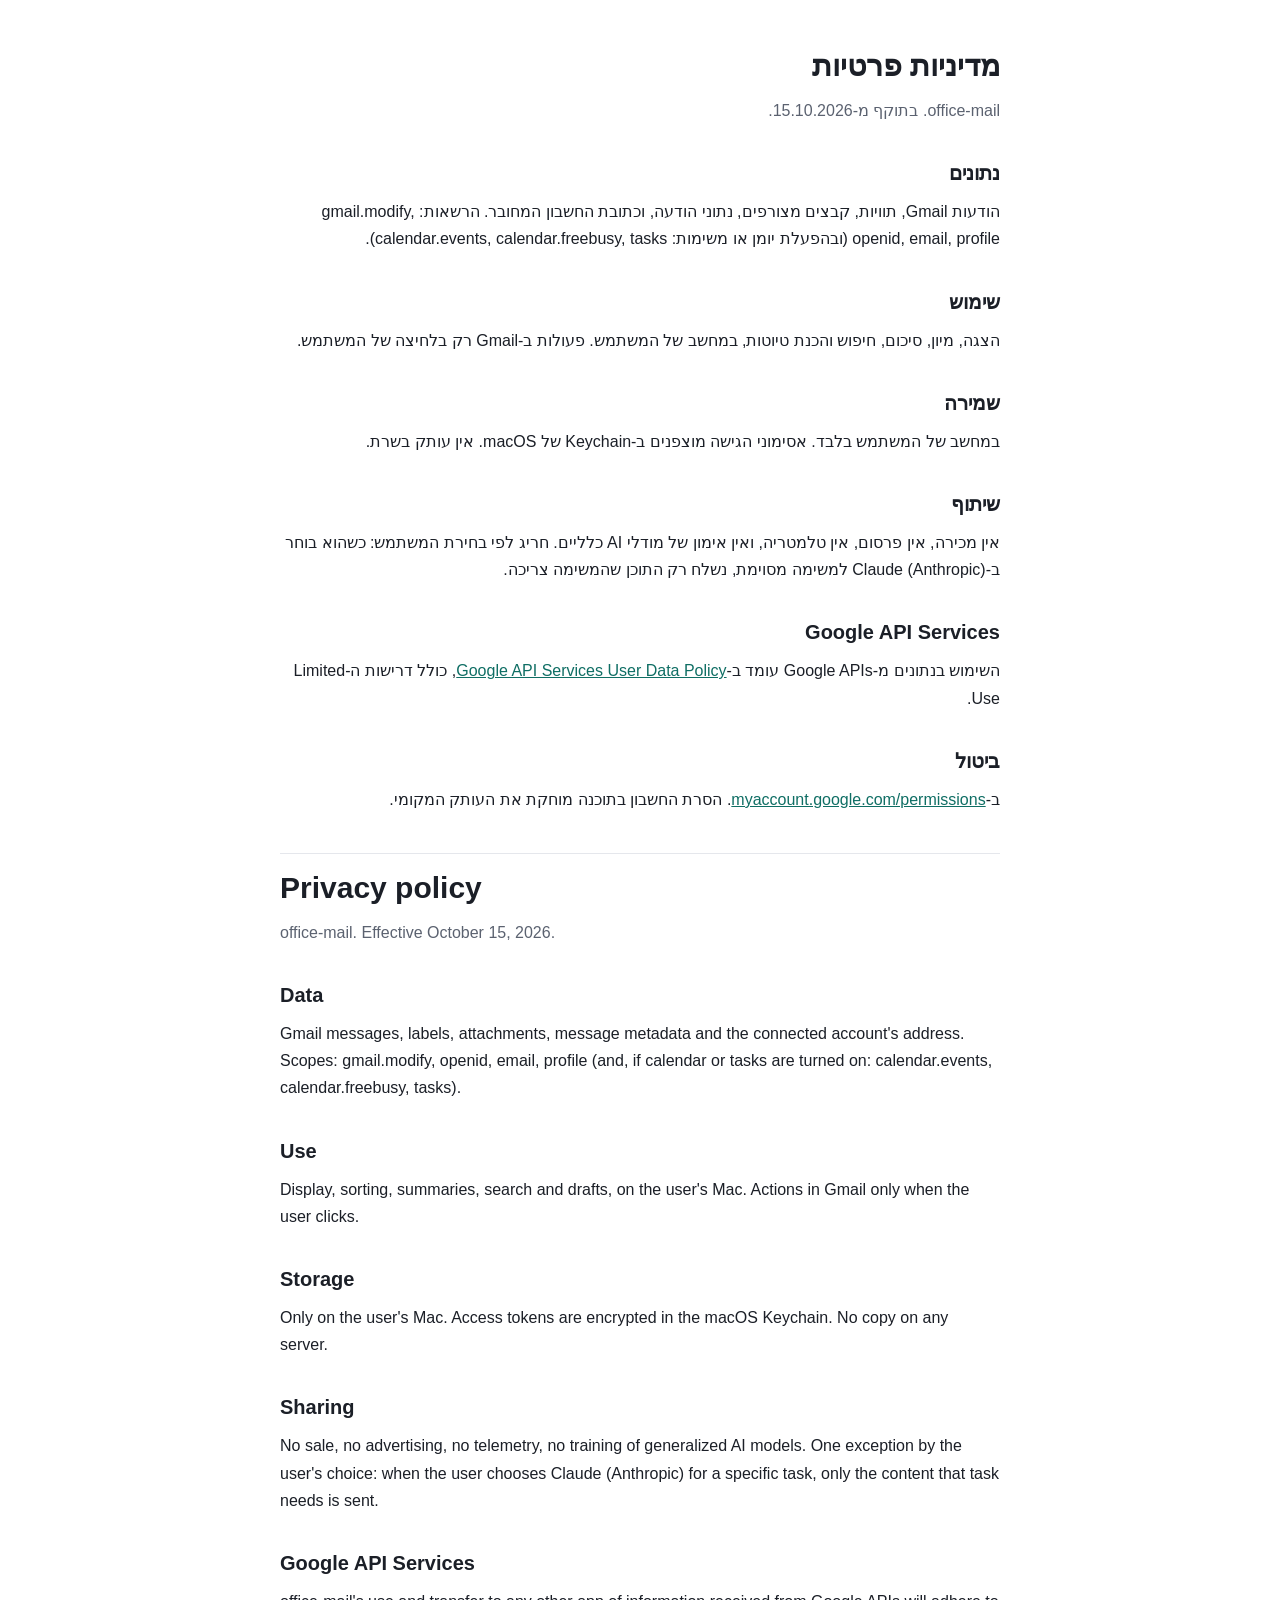
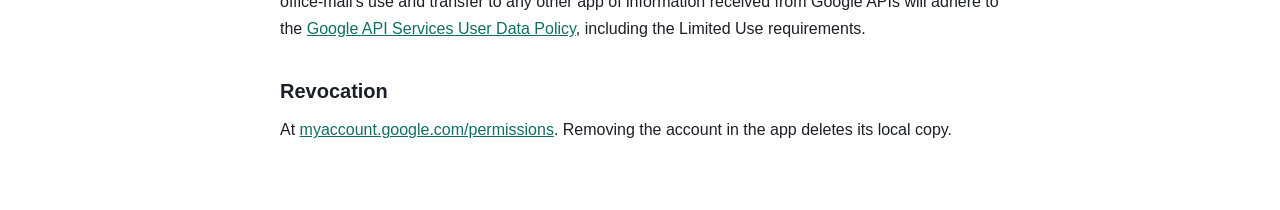
==== privacy.html @ 1fcfa0e4 "office-mail: home page and privacy policy" ====
<!doctype html>
<html lang="he" dir="rtl">
<head>
<meta charset="utf-8">
<meta name="viewport" content="width=device-width, initial-scale=1">
<title>office-mail: privacy</title>
<link rel="stylesheet" href="style.css">
</head>
<body>
<main>
<section>
<h1>מדיניות פרטיות</h1>
<p class="lead">office-mail. בתוקף מ-15.10.2026.</p>
<h2>נתונים</h2>
<p>הודעות Gmail, תוויות, קבצים מצורפים, נתוני הודעה, וכתובת החשבון המחובר. הרשאות: gmail.modify, openid, email, profile (ובהפעלת יומן או משימות: calendar.events, calendar.freebusy, tasks).</p>
<h2>שימוש</h2>
<p>הצגה, מיון, סיכום, חיפוש והכנת טיוטות, במחשב של המשתמש. פעולות ב-Gmail רק בלחיצה של המשתמש.</p>
<h2>שמירה</h2>
<p>במחשב של המשתמש בלבד. אסימוני הגישה מוצפנים ב-Keychain של macOS. אין עותק בשרת.</p>
<h2>שיתוף</h2>
<p>אין מכירה, אין פרסום, אין טלמטריה, ואין אימון של מודלי AI כלליים. חריג לפי בחירת המשתמש: כשהוא בוחר ב-Claude (Anthropic) למשימה מסוימת, נשלח רק התוכן שהמשימה צריכה.</p>
<h2>Google API Services</h2>
<p>השימוש בנתונים מ-Google APIs עומד ב-<a href="https://developers.google.com/terms/api-services-user-data-policy">Google API Services User Data Policy</a>, כולל דרישות ה-Limited Use.</p>
<h2>ביטול</h2>
<p>ב-<a href="https://myaccount.google.com/permissions">myaccount.google.com/permissions</a>. הסרת החשבון בתוכנה מוחקת את העותק המקומי.</p>
</section>
<section class="en" lang="en" dir="ltr">
<h1>Privacy policy</h1>
<p class="lead">office-mail. Effective October 15, 2026.</p>
<h2>Data</h2>
<p>Gmail messages, labels, attachments, message metadata and the connected account's address. Scopes: gmail.modify, openid, email, profile (and, if calendar or tasks are turned on: calendar.events, calendar.freebusy, tasks).</p>
<h2>Use</h2>
<p>Display, sorting, summaries, search and drafts, on the user's Mac. Actions in Gmail only when the user clicks.</p>
<h2>Storage</h2>
<p>Only on the user's Mac. Access tokens are encrypted in the macOS Keychain. No copy on any server.</p>
<h2>Sharing</h2>
<p>No sale, no advertising, no telemetry, no training of generalized AI models. One exception by the user's choice: when the user chooses Claude (Anthropic) for a specific task, only the content that task needs is sent.</p>
<h2>Google API Services</h2>
<p>office-mail's use and transfer to any other app of information received from Google APIs will adhere to the <a href="https://developers.google.com/terms/api-services-user-data-policy">Google API Services User Data Policy</a>, including the Limited Use requirements.</p>
<h2>Revocation</h2>
<p>At <a href="https://myaccount.google.com/permissions">myaccount.google.com/permissions</a>. Removing the account in the app deletes its local copy.</p>
</section>
</main>
</body>
</html>
---- style.css ----
:root { --text: #1b1f27; --muted: #5b6270; --accent: #0f6e64; --line: #e5e7ec; --bg: #ffffff; }
@media (prefers-color-scheme: dark) { :root { --text: #e7eaf0; --muted: #a3abba; --accent: #4fc1b0; --line: #2b3242; --bg: #161b26; } }
* { box-sizing: border-box; }
body { margin: 0; background: var(--bg); color: var(--text); font: 16px/1.7 -apple-system, "Segoe UI", "Noto Sans Hebrew", "Arial Hebrew", Arial, sans-serif; }
main { max-width: 760px; margin: 0 auto; padding: 40px 20px 60px; }
h1 { font-size: 30px; margin: 0 0 4px; }
h2 { font-size: 20px; margin: 32px 0 8px; }
h3 { font-size: 16px; margin: 20px 0 4px; }
p, li { margin: 6px 0; }
.lead { color: var(--muted); margin-bottom: 24px; }
a { color: var(--accent); }
section + section { border-top: 1px solid var(--line); margin-top: 40px; padding-top: 8px; }
.en { direction: ltr; text-align: left; }
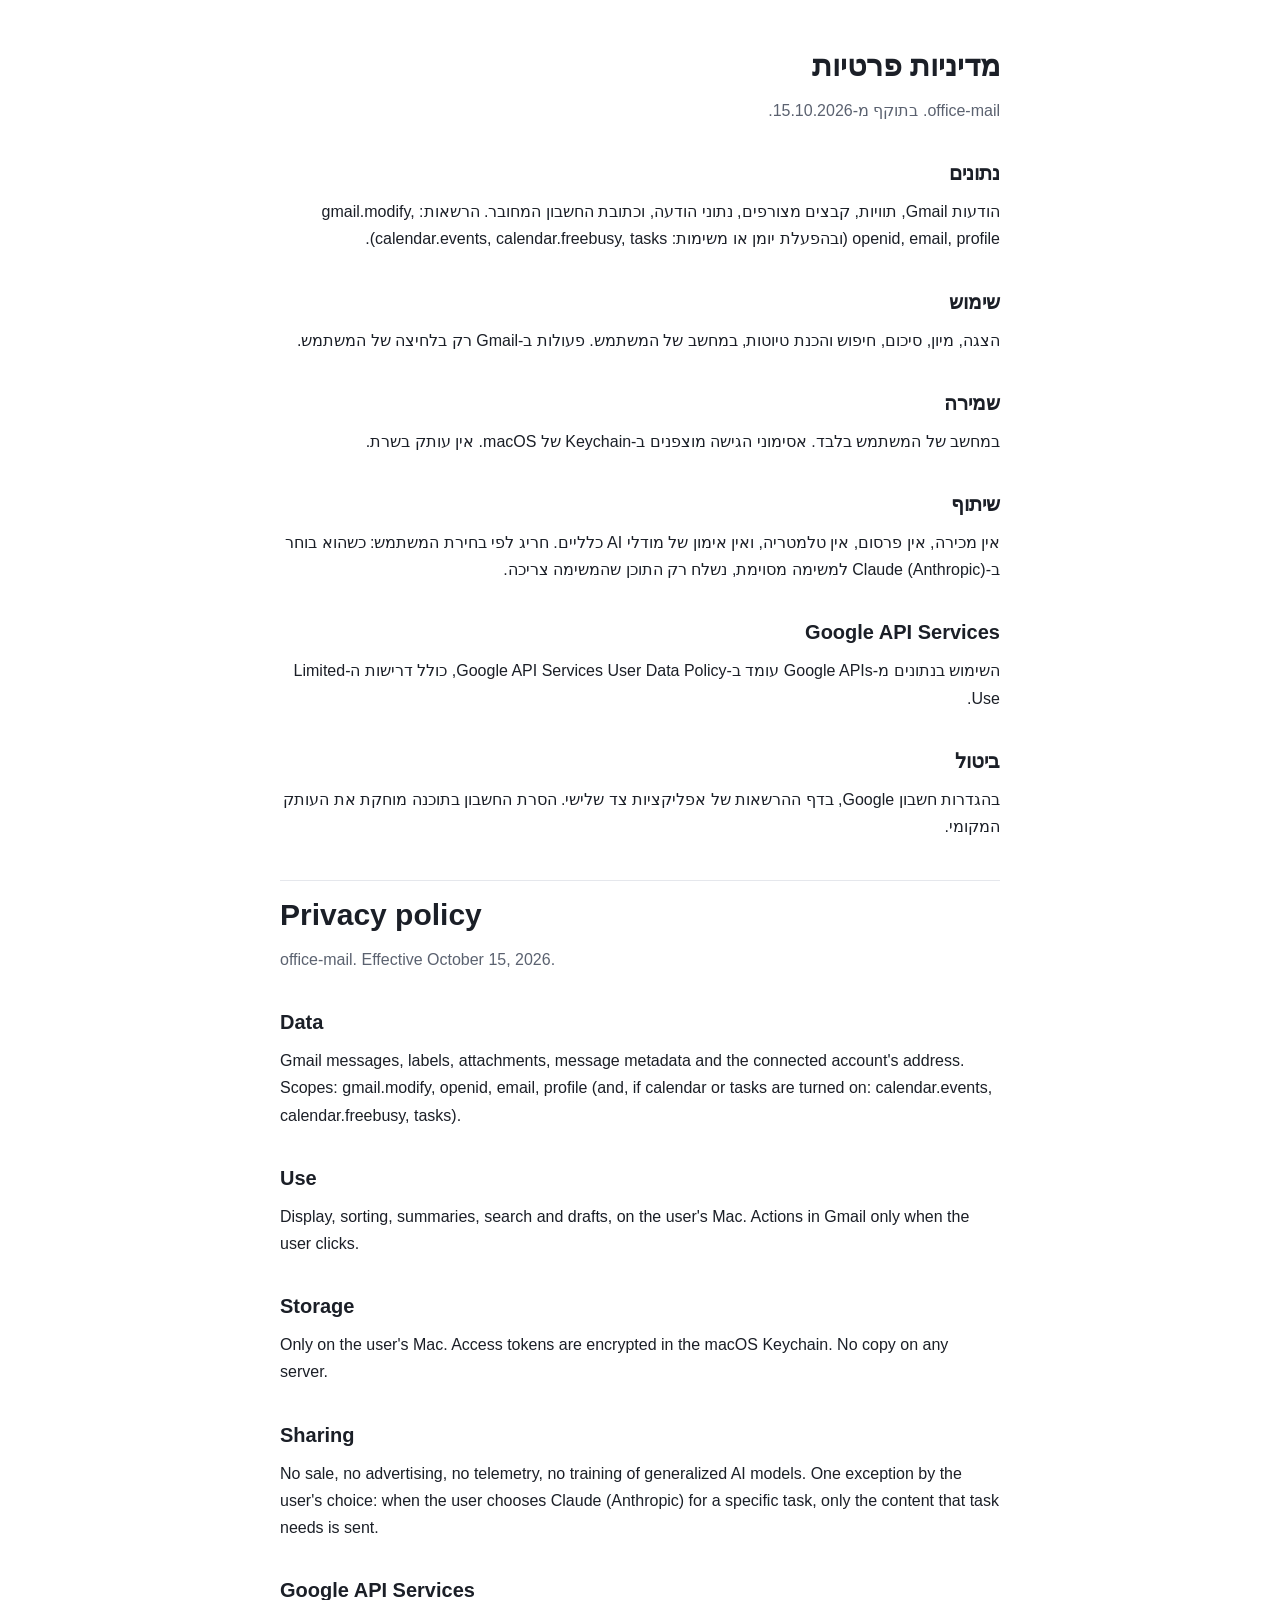
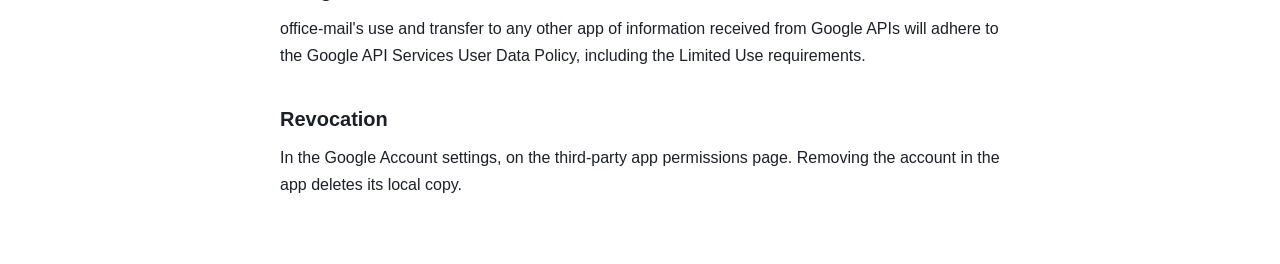
==== commit c3cfb942: "privacy: plain text instead of external links" ====
--- a/privacy.html
+++ b/privacy.html
@@ -20,9 +20,9 @@
 <h2>שיתוף</h2>
 <p>אין מכירה, אין פרסום, אין טלמטריה, ואין אימון של מודלי AI כלליים. חריג לפי בחירת המשתמש: כשהוא בוחר ב-Claude (Anthropic) למשימה מסוימת, נשלח רק התוכן שהמשימה צריכה.</p>
 <h2>Google API Services</h2>
-<p>השימוש בנתונים מ-Google APIs עומד ב-<a href="https://developers.google.com/terms/api-services-user-data-policy">Google API Services User Data Policy</a>, כולל דרישות ה-Limited Use.</p>
+<p>השימוש בנתונים מ-Google APIs עומד ב-Google API Services User Data Policy, כולל דרישות ה-Limited Use.</p>
 <h2>ביטול</h2>
-<p>ב-<a href="https://myaccount.google.com/permissions">myaccount.google.com/permissions</a>. הסרת החשבון בתוכנה מוחקת את העותק המקומי.</p>
+<p>בהגדרות חשבון Google, בדף ההרשאות של אפליקציות צד שלישי. הסרת החשבון בתוכנה מוחקת את העותק המקומי.</p>
 </section>
 <section class="en" lang="en" dir="ltr">
 <h1>Privacy policy</h1>
@@ -36,9 +36,9 @@
 <h2>Sharing</h2>
 <p>No sale, no advertising, no telemetry, no training of generalized AI models. One exception by the user's choice: when the user chooses Claude (Anthropic) for a specific task, only the content that task needs is sent.</p>
 <h2>Google API Services</h2>
-<p>office-mail's use and transfer to any other app of information received from Google APIs will adhere to the <a href="https://developers.google.com/terms/api-services-user-data-policy">Google API Services User Data Policy</a>, including the Limited Use requirements.</p>
+<p>office-mail's use and transfer to any other app of information received from Google APIs will adhere to the Google API Services User Data Policy, including the Limited Use requirements.</p>
 <h2>Revocation</h2>
-<p>At <a href="https://myaccount.google.com/permissions">myaccount.google.com/permissions</a>. Removing the account in the app deletes its local copy.</p>
+<p>In the Google Account settings, on the third-party app permissions page. Removing the account in the app deletes its local copy.</p>
 </section>
 </main>
 </body>
